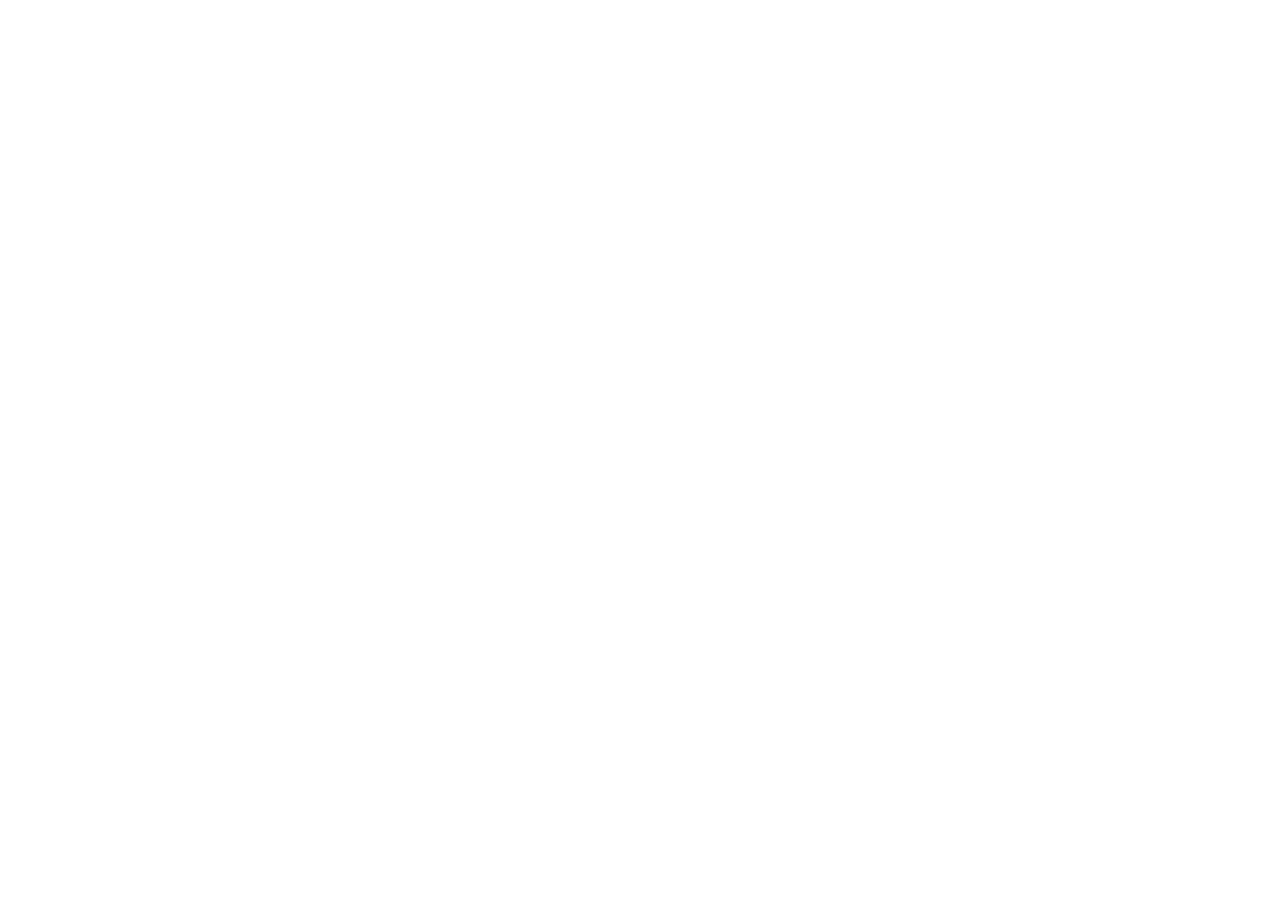
==== confeitaria.html @ 6c74c3ef "Estruturando página confeitaria" ====
<!DOCTYPE html>
<html lang="pt-br">
<head>
    <meta charset="UTF-8">
    <meta name="viewport" content="width=device-width, initial-scale=1.0">
    <title>Confeitaria - Pan Vibel</title>
</head>
<body>
    
</body>
</html>
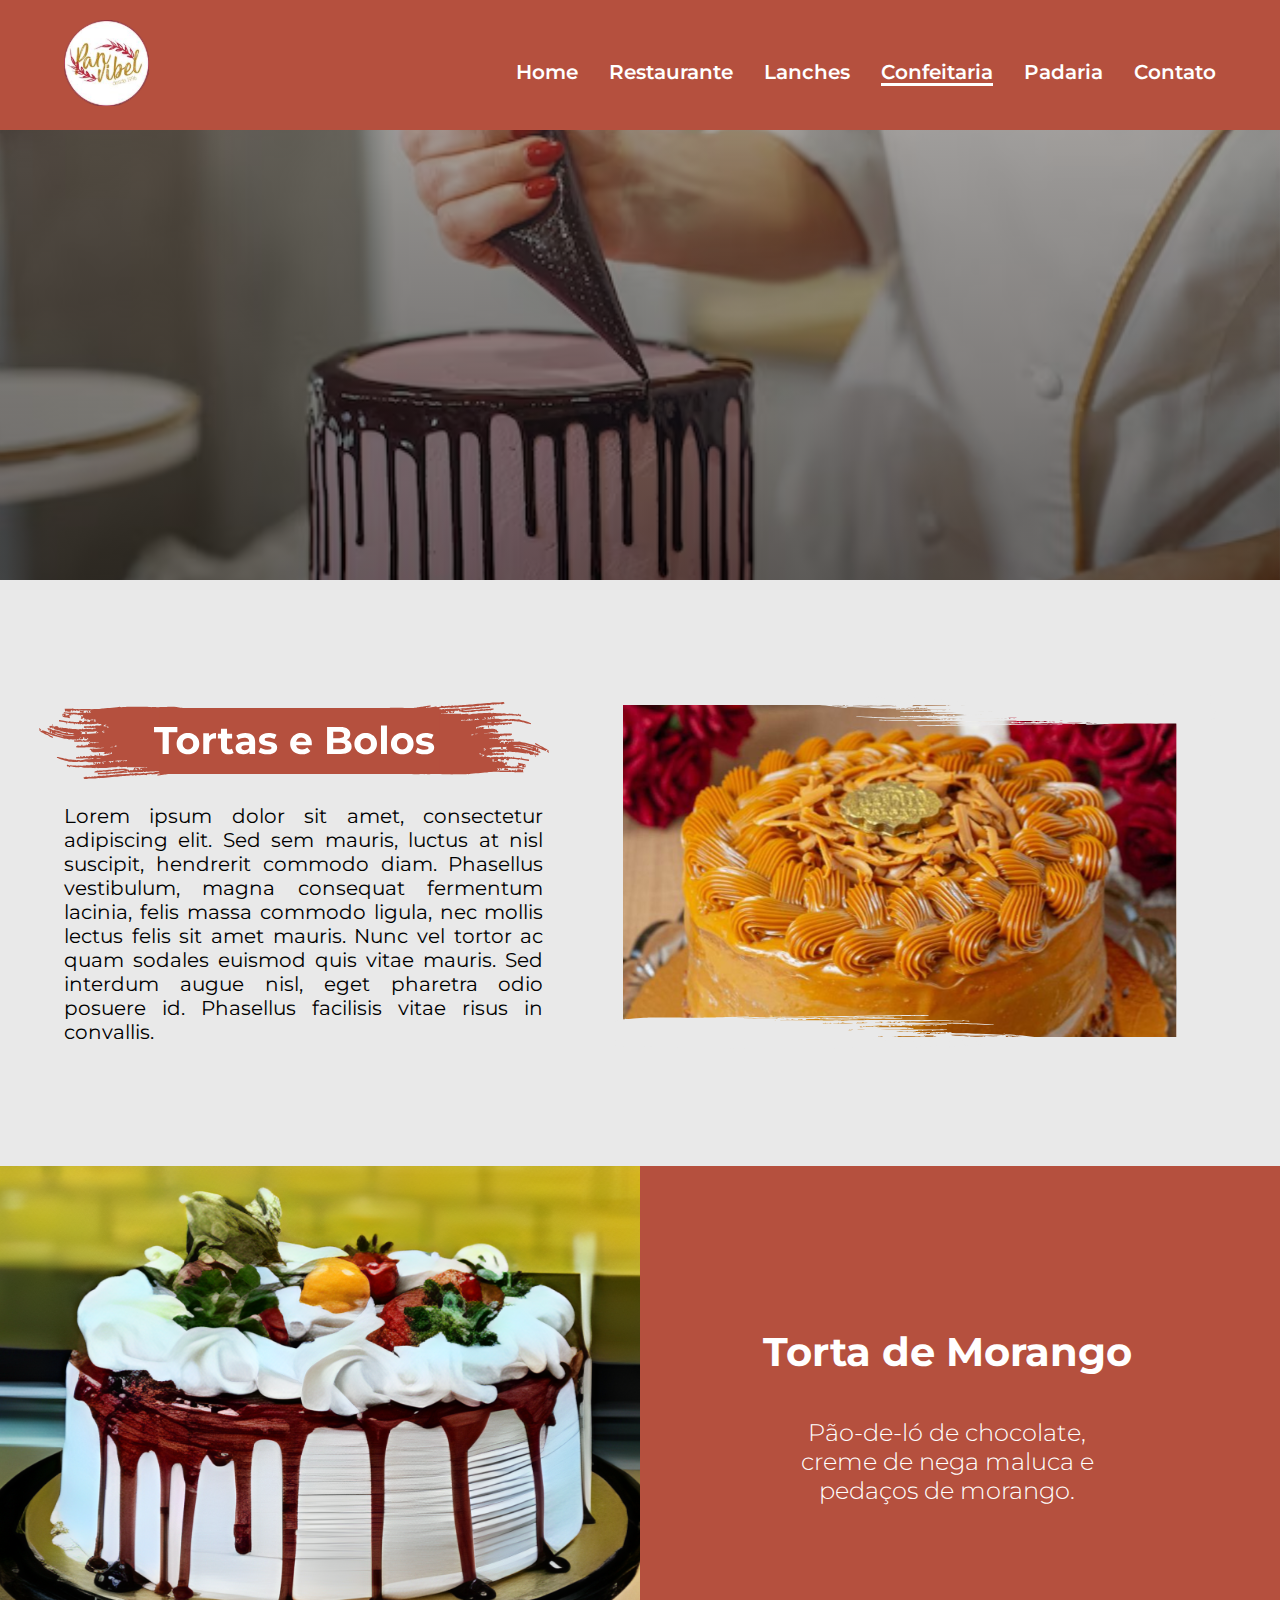
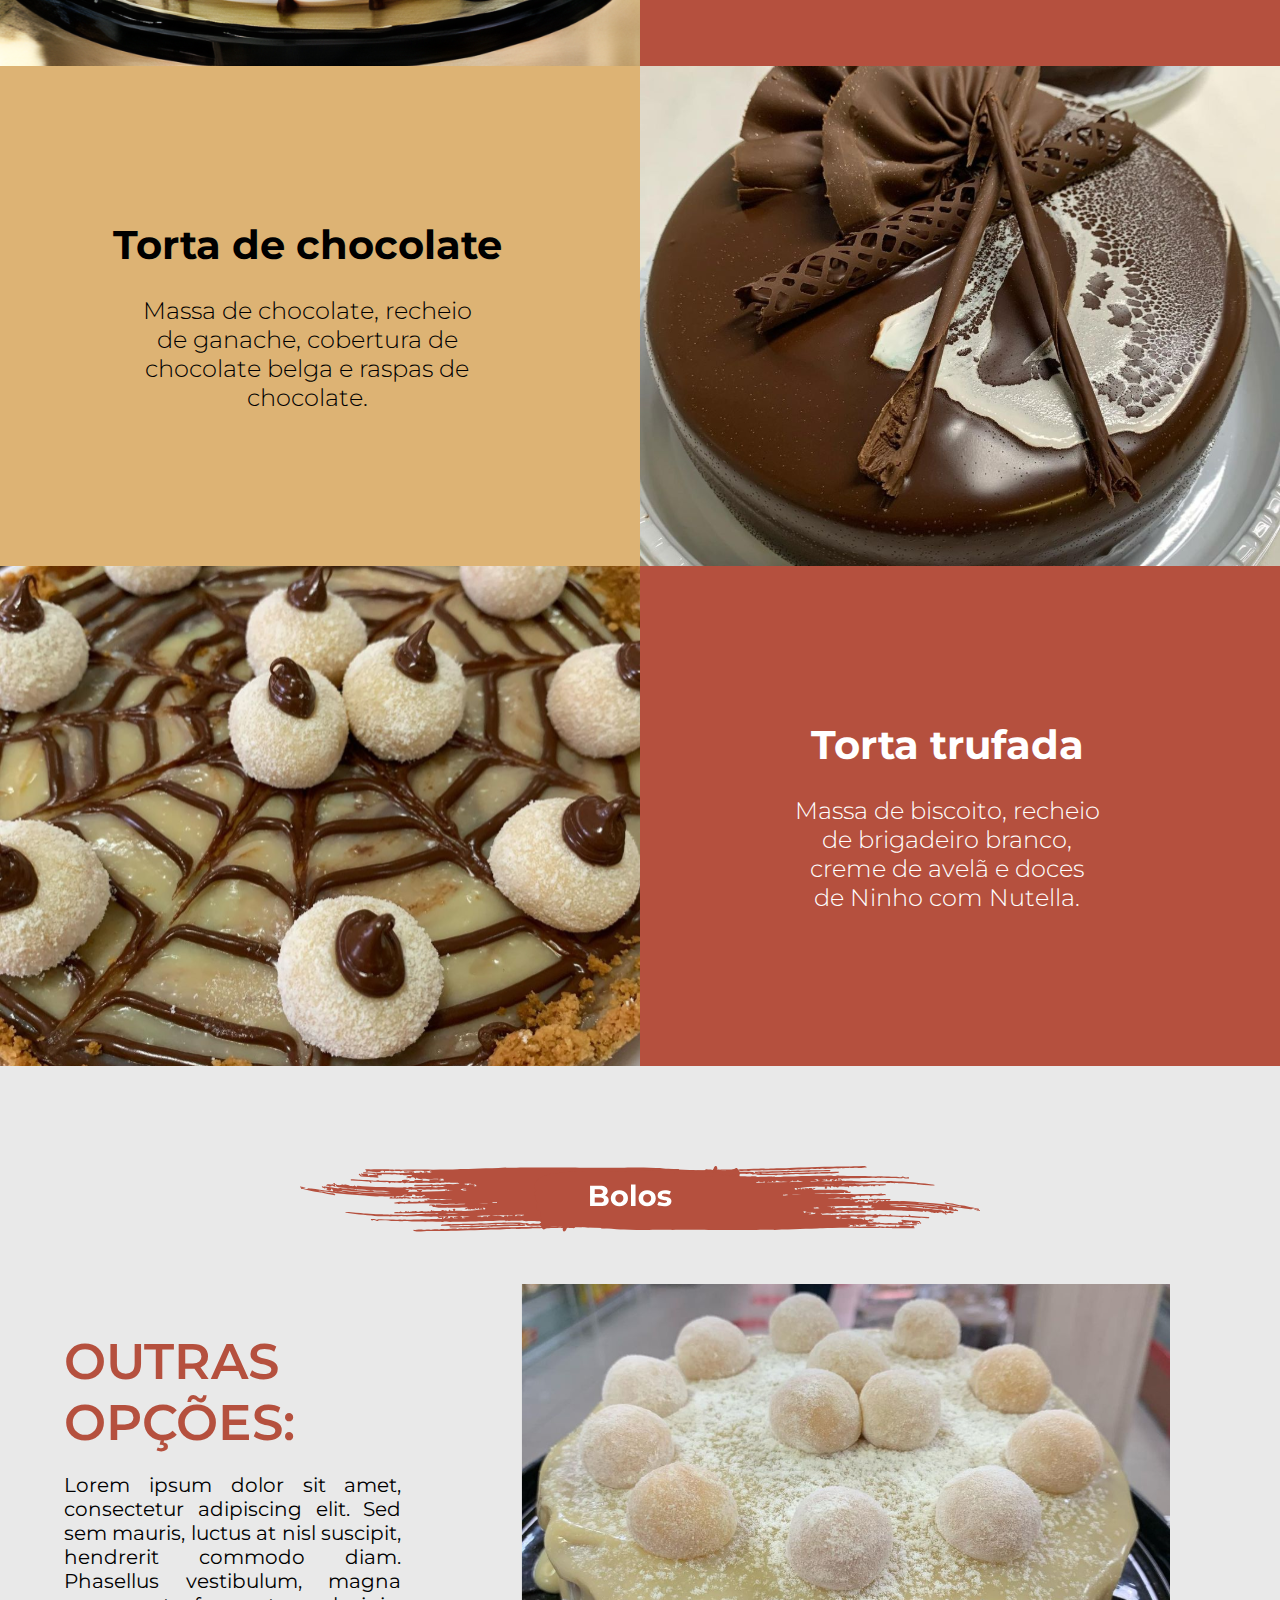
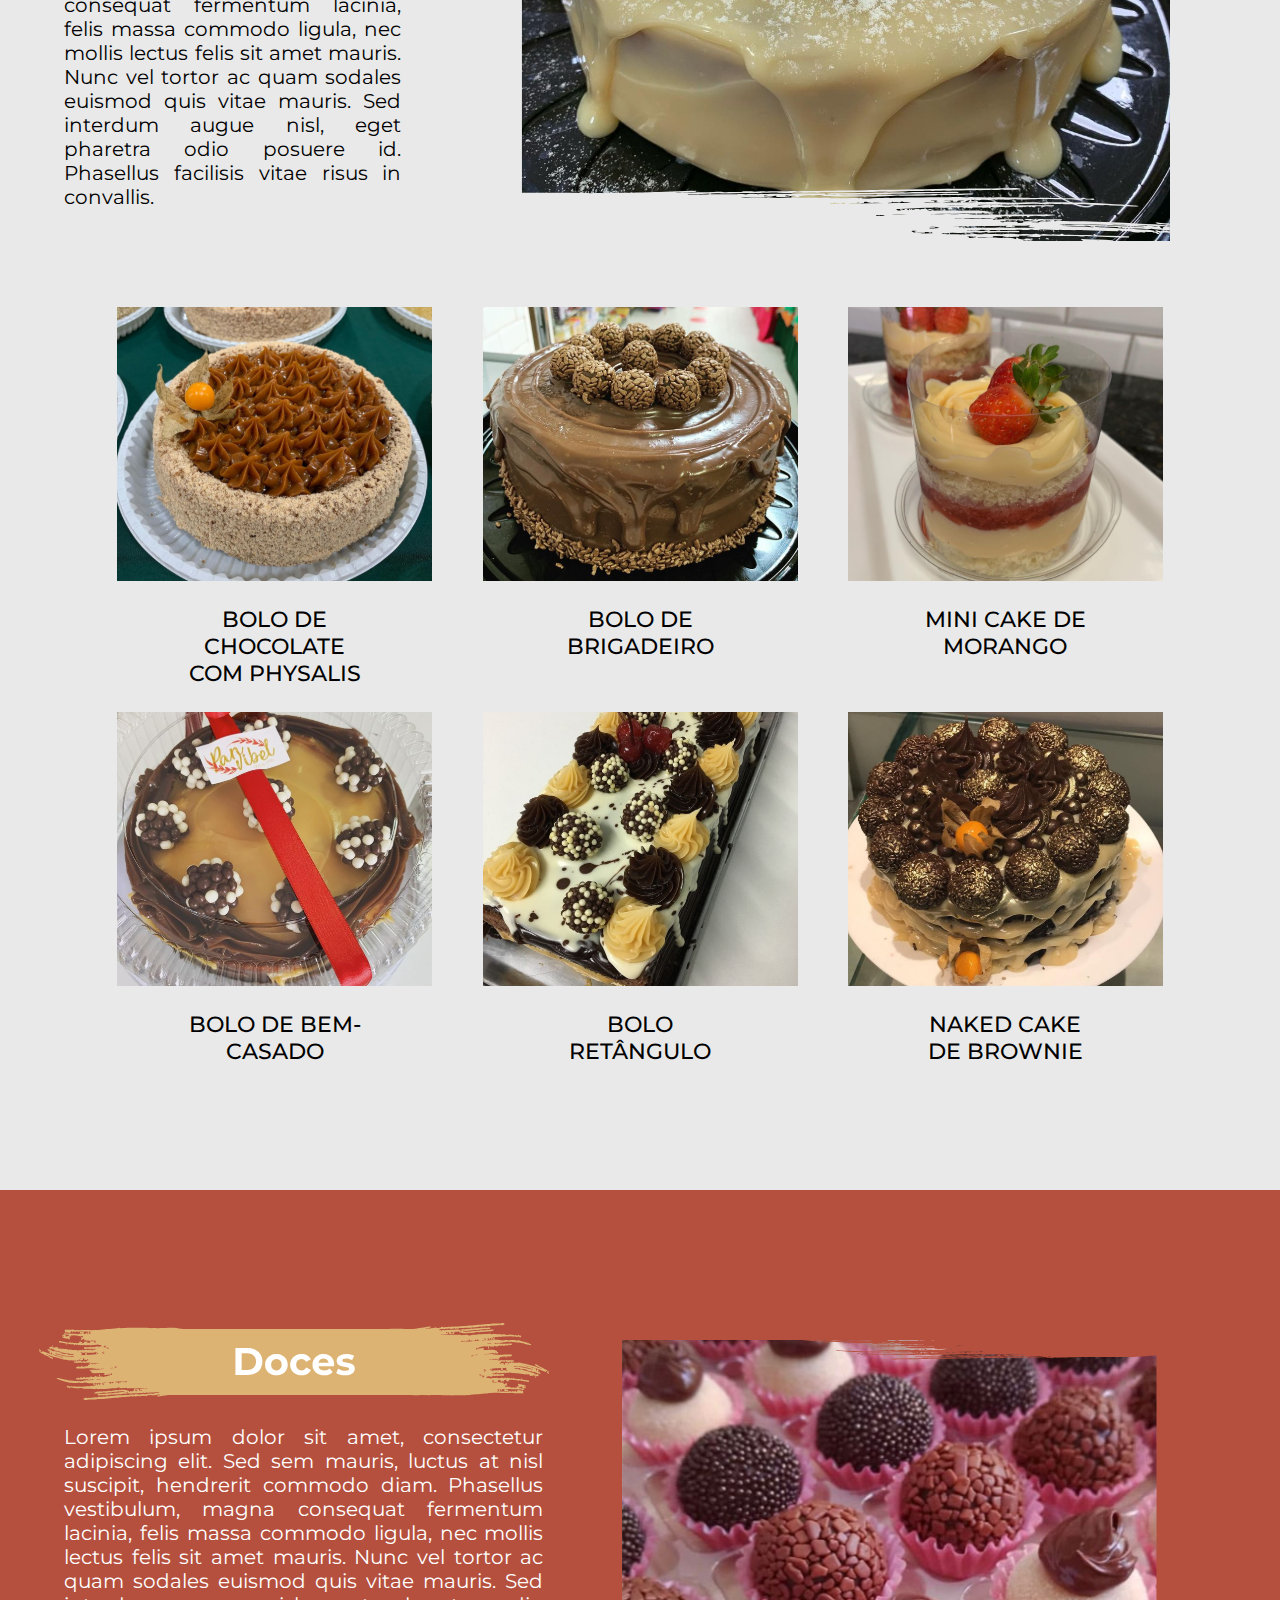
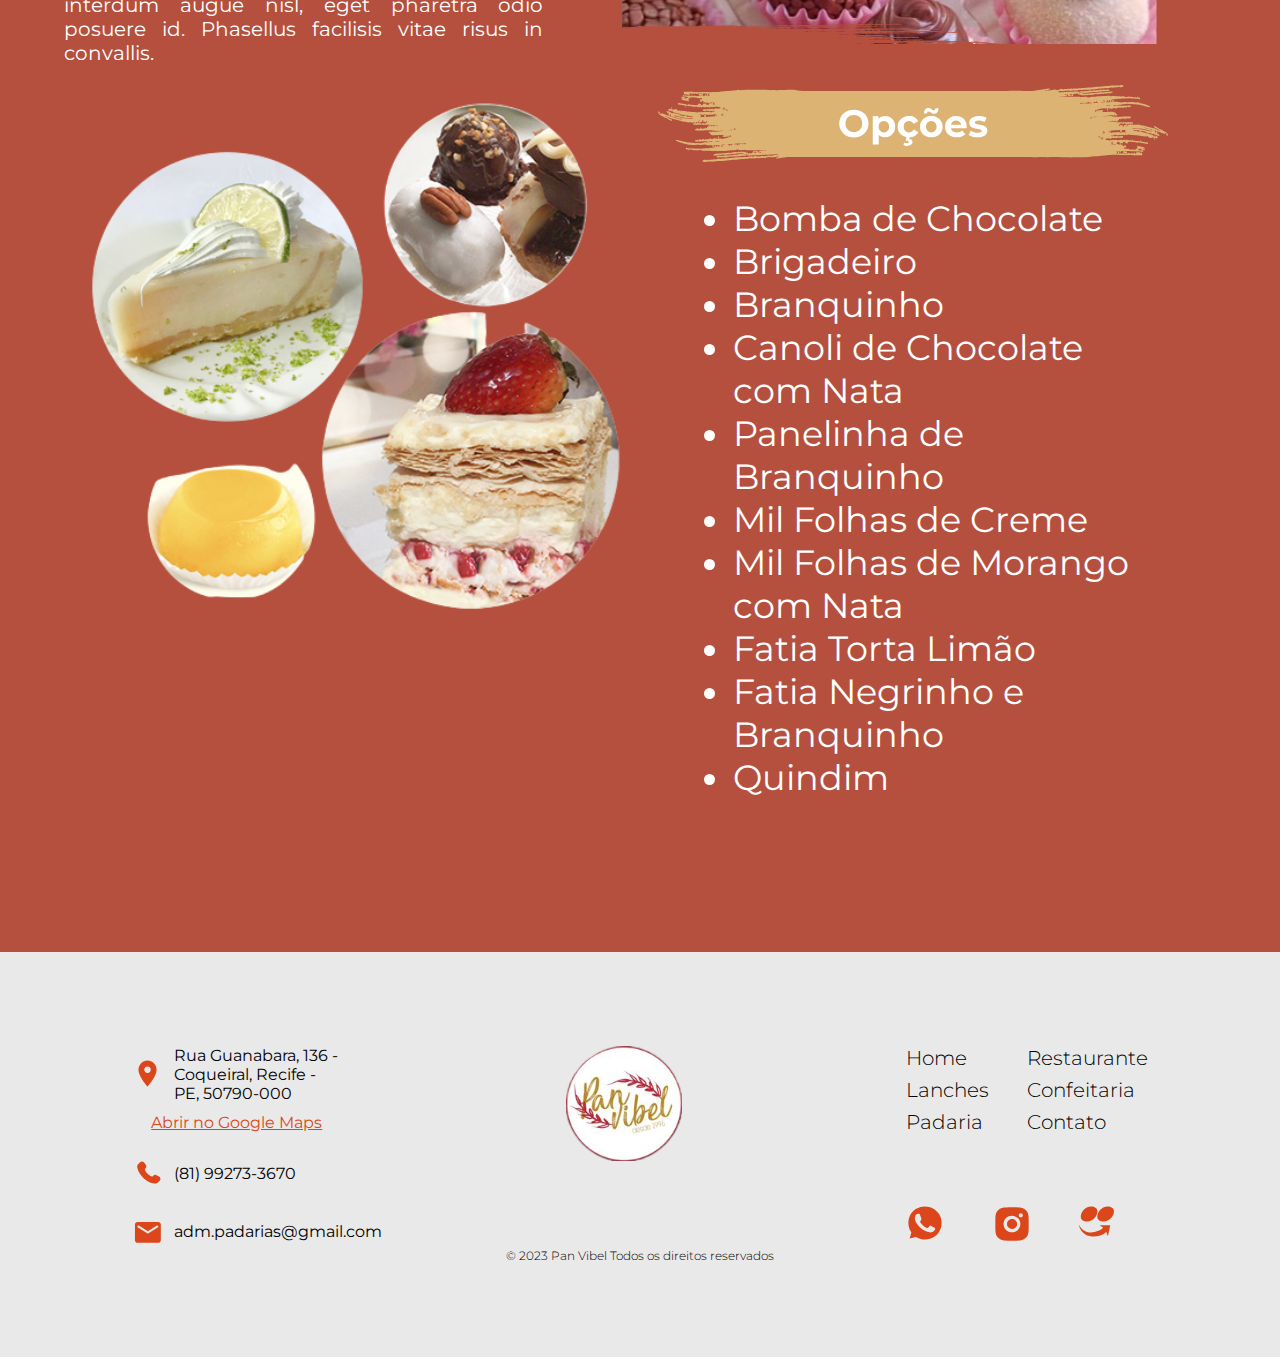
==== commit 87ee7262: "Juntando arquivos" ====
--- a/confeitaria.html
+++ b/confeitaria.html
@@ -1,11 +1,249 @@
 <!DOCTYPE html>
 <html lang="pt-br">
+
 <head>
     <meta charset="UTF-8">
     <meta name="viewport" content="width=device-width, initial-scale=1.0">
-    <title>Confeitaria - Pan Vibel</title>
+    <title>Pan Vibel | Confeitaria</title>
+    <link rel="stylesheet" href="estilos/confeitaria.css">
+    <link rel="shortcut icon" href="imagens/logo-img.svg" type="image/x-icon">
 </head>
+
 <body>
-    
+
+    <header>
+        <div class="container">
+            <div class="logo">
+                <img src="imagens/logo-img.svg" alt="Logo Pan Vibel">
+            </div>
+            <nav>
+                <li class="li-home"><a href="index.html">Home</a></li>
+                <li class="li-home"><a href="restaurante.html">Restaurante</a></li>
+                <li class="li-home"><a href="lanches.html">Lanches</a></li>
+                <li class="li-home"><a class="selected" href="">Confeitaria</a></li>
+                <li class="li-home"><a href="padaria.html">Padaria</a></li>
+                <li class="li-home"><a href="contato.html">Contato</a></li>
+            </nav>
+        </div>
+    </header>
+
+    <main>
+
+        <section class="banner">
+            <div class="fade"></div>
+            <div class="banner-img"></div>
+            <div class="clear"></div>
+        </section>
+
+        <section class="tortas-bolos">
+            <div class="container">
+                <div class="texto">
+                    <img class="tortas-bolos-titulo" src="imagens/tortas-bolos-titulo.svg" alt="Tortas e Bolos">
+                    <p>Lorem ipsum dolor sit amet, consectetur adipiscing elit. Sed sem mauris, luctus at nisl suscipit,
+                        hendrerit commodo diam. Phasellus vestibulum, magna consequat fermentum lacinia, felis massa
+                        commodo ligula, nec mollis lectus felis sit amet mauris. Nunc vel tortor ac quam sodales euismod
+                        quis vitae mauris. Sed interdum augue nisl, eget pharetra odio posuere id. Phasellus facilisis
+                        vitae risus in convallis.</p>
+                </div>
+                <div class="img-wrapper">
+                    <img src="imagens/tortas-bolos-img.svg" alt="Imagem de Bolo de Doce de Leite">
+                </div>
+            </div>
+        </section>
+
+        <section class="torta-morango">
+            <div class="img-wrapper">
+                <div class="img"></div>
+            </div>
+            <div class="texto">
+                <h1>Torta de Morango</h1>
+                <p>Pão-de-ló de chocolate, creme de nega maluca e pedaços de morango.</p>
+            </div>
+            <div class="clear"></div>
+        </section>
+
+        <section class="torta-chocolate">
+            <div class="texto">
+                <h1>Torta de chocolate</h1>
+                <p>Massa de chocolate, recheio de ganache, cobertura de chocolate belga e raspas de chocolate.</p>
+            </div>
+            <div class="img-wrapper">
+                <div class="img"></div>
+            </div>
+            <div class="clear"></div>
+        </section>
+
+        <section class="torta-trufada">
+            <div class="img-wrapper">
+                <div class="img"></div>
+            </div>
+            <div class="texto">
+                <h1>Torta trufada</h1>
+                <p>Massa de biscoito, recheio de brigadeiro branco, creme de avelã e doces de Ninho com Nutella.</p>
+            </div>
+            <div class="clear"></div>
+        </section>
+
+        <section class="bolos">
+            <img src="imagens/bolos-titulo.svg" alt="Bolos">
+            <div class="container">
+                <div class="texto">
+                    <h1>Outras opções:</h1>
+                    <p>Lorem ipsum dolor sit amet, consectetur adipiscing elit. Sed sem mauris, luctus at nisl suscipit,
+                        hendrerit commodo diam. Phasellus vestibulum, magna consequat fermentum lacinia, felis massa
+                        commodo ligula, nec mollis lectus felis sit amet mauris. Nunc vel tortor ac quam sodales euismod
+                        quis vitae mauris. Sed interdum augue nisl, eget pharetra odio posuere id. Phasellus facilisis
+                        vitae risus in convallis.</p>
+                </div>
+                <div class="img-wrapper">
+                    <img src="imagens/bolos-main-img.svg" alt="Imagem de Bolo de Leite Ninho">
+                </div>
+            </div>
+            <div class="outras-opcoes-bolos">
+                <div class="opcoes-linha">
+                    <div class="bolo-opcao">
+                        <img src="imagens/bolo-chocolate-physalis.svg" alt="Bolo de Chocolate com Physalis">
+                        <p>Bolo de Chocolate com Physalis</p>
+                    </div>
+
+                    <div class="bolo-opcao">
+                        <img src="imagens/bolo-brigadeiro.svg" alt="Bolo de Brigadeiro">
+                        <p>Bolo de Brigadeiro</p>
+                    </div>
+
+                    <div class="bolo-opcao">
+                        <img src="imagens/minicake-morango.svg" alt="Mini Cake de Morango">
+                        <p>Mini Cake de Morango</p>
+                    </div>
+                </div>
+
+                <div class="opcoes-linha">
+                    <div class="bolo-opcao">
+                        <img src="imagens/bolo-bem-casado.svg" alt="Bolo de Chocolate com Physalis">
+                        <p>Bolo de Bem-Casado</p>
+                    </div>
+
+                    <div class="bolo-opcao">
+                        <img src="imagens/bolo-retangulo.svg" alt="Bolo de Brigadeiro">
+                        <p>Bolo Retângulo</p>
+                    </div>
+
+                    <div class="bolo-opcao">
+                        <img src="imagens/naked-cake-brownie.svg" alt="Mini Cake de Morango">
+                        <p>Naked Cake de Brownie</p>
+                    </div>
+                </div>
+
+            </div>
+        </section>
+
+        <section class="doces">
+            <div class="container">
+                <div class="texto">
+                    <img class="titulo" src="imagens/doces-titulo.svg" alt="Doces">
+                    <p>Lorem ipsum dolor sit amet, consectetur adipiscing elit. Sed sem mauris, luctus at nisl suscipit,
+                        hendrerit commodo diam. Phasellus vestibulum, magna consequat fermentum lacinia, felis massa
+                        commodo ligula, nec mollis lectus felis sit amet mauris. Nunc vel tortor ac quam sodales euismod
+                        quis vitae mauris. Sed interdum augue nisl, eget pharetra odio posuere id. Phasellus facilisis
+                        vitae risus in convallis.</p>
+                </div>
+                <div class="img-wrapper">
+                    <img src="imagens/doces-main-img.svg" alt="Imagem de doces sortidos">
+                </div>
+            </div>
+
+            <div class="container">
+                <div class="img-wrapper">
+                    <img src="imagens/opcoes-main-img.svg" alt="Imagem de opções de doces">
+                </div>
+                <div class="texto">
+                    <img class="titulo" src="imagens/opcoes-titulo.svg" alt="Opções">
+                    <p>
+                        <ul>
+                            <li>
+                                Bomba de Chocolate
+                            </li>
+                            <li>
+                                Brigadeiro
+                            </li>
+                            <li>
+                                Branquinho
+                            </li>
+                            <li>
+                                Canoli de Chocolate com Nata
+                            </li>
+                            <li>
+                                Panelinha de Branquinho
+                            </li>
+                            <li>
+                                Mil Folhas de Creme
+                            </li>
+                            <li>
+                                Mil Folhas de Morango com Nata
+                            </li>
+                            <li>
+                                Fatia Torta Limão
+                            </li>
+                            <li>
+                                Fatia Negrinho e Branquinho
+                            </li>
+                            <li>
+                                Quindim
+                            </li>
+                        </ul>
+                    </p>
+                </div>
+            </div>
+        </section>
+    </main>
+    <footer>
+        <div class="footer-elements">
+            <div class="info">
+                <div class="endereco">
+                    <div class="elementos-wrapper">
+                        <img src="imagens/endereco-icon.svg" alt="Endereço">
+                        <p>Rua Guanabara, 136 - Coqueiral, Recife - PE, 50790-000</p>
+                    </div>
+                    <a href="https://www.google.com/maps/place/Pan+Vibel/@-8.0896861,-34.9675622,17z/data=!3m1!4b1!4m6!3m5!1s0x7ab1c3c652cc8bf:0x54402642f30afa6d!8m2!3d-8.0896861!4d-34.9649873!16s%2Fg%2F11bzwnrrnb?entry=ttu" target="_blank">Abrir no Google Maps</a>
+                </div>
+                <div class="telefone">
+                    <div class="elementos-wrapper">
+                        <img src="imagens/telefone-icon.svg" alt="Telefone">
+                        <p>(81) 99273-3670</p>
+                    </div>
+                </div>
+                <div class="email">
+                    <div class="elementos-wrapper">
+                        <img src="imagens/email-icon.svg" alt="E-mail">
+                        <p>adm.padarias@gmail.com</p>
+                    </div>
+                </div>
+            </div>
+            <img class="logo" src="imagens/logo-img.svg" alt="Logo Pan Vibel">
+            <div class="links">
+                <div class="sitemap">
+                    <nav>
+                        <ul>
+                            <li class="li-home"><a href="index.html">Home</a></li>
+                            <li class="li-home"><a href="lanches.html">Lanches</a></li>
+                            <li class="li-home"><a href="padaria.html">Padaria</a></li>
+                        </ul>
+                        <ul>
+                            <li class="li-home"><a href="restaurante.html">Restaurante</a></li>
+                            <li class="li-home"><a href="confeitaria.html">Confeitaria</a></li>
+                            <li class="li-home"><a href="contato.html">Contato</a></li>
+                        </ul>
+                    </nav>
+                </div>
+                <div class="redes-sociais">
+                    <a href="https://api.whatsapp.com/message/VFENI5D3UI7BP1?autoload=1&app_absent=0" target="_blank"><img src="imagens/whatsapp-icon.svg" alt="Whatsapp"></a>
+                    <a href="https://www.instagram.com/pan.vibel/" target="_blank"><img src="imagens/instagram-icon.svg" alt="Instagram"></a>
+                    <a href="https://www.ifood.com.br/delivery/recife-pe/pan-vibel-tejipio/889a6610-3b65-4484-afde-e3a00f4880a6?utm_medium=ReserveGoogle" target="_blank"><img src="imagens/ifood-icon.svg" alt="Ifood"></a>
+                </div>
+            </div>
+        </div>
+        <p class="copyright">&copy; 2023 Pan Vibel Todos os direitos reservados</p>
+    </footer>
 </body>
+
 </html>--- a/estilos/confeitaria.css
+++ b/estilos/confeitaria.css
@@ -0,0 +1,594 @@
+@import url('https://fonts.googleapis.com/css2?family=Inter:wght@100;200;300;400;500;600;700;800;900&display=swap');
+
+@import url('https://fonts.googleapis.com/css2?family=Montserrat:ital,wght@0,100;0,200;0,300;0,400;0,500;0,600;0,700;0,800;0,900;1,100;1,200;1,300;1,400;1,500;1,600;1,700;1,800;1,900&display=swap');
+
+* {
+    margin: 0;
+    padding: 0;
+    box-sizing: border-box;
+}
+
+.clear {
+    clear: both;
+}
+
+body {
+    font-family: 'Montserrat', sans-serif;
+}
+
+/* Cabeçalho */
+
+header {
+    width: 100%;
+    height: 130px;
+    background-color: #B5503E;
+    display: flex;
+}
+
+.container {
+    width: 90%;
+    margin: auto;
+    display: flex;
+    justify-content: space-between;
+    flex-direction: row;
+    padding: 10px 0;
+}
+
+header img {
+    width: 85.25px;
+    height: 85.25px;
+}
+
+
+nav {
+    padding-top: 40px;
+    display: flex;
+    justify-content: space-between;
+    width: 700px;
+}
+
+.li-home {
+    list-style: none;
+    font-size: 20px;
+    font-weight: 600;
+}
+
+.li-home a {
+    position: relative;
+    text-decoration: none;
+    color: #FFFFFF;
+}
+
+.li-home a:hover {
+    color: #FFFFFF;
+    transform: 0.5s ease-in-out;
+}
+
+.li-home a::after {
+    content: " ";
+    width: 0%;
+    height: 3px;
+    background-color: #FFFFFF;
+    position: absolute;
+    bottom: -2px;
+    left: 0;
+    transition: 0.5s ease-in-out;
+}
+
+.li-home a:hover::after {
+    width: 100%;
+}
+
+.li-home a.selected::after {
+    content: " ";
+    width: 100%;
+    height: 3px;
+    background-color: #FFFFFF;
+    position: absolute;
+    bottom: -2px;
+    left: 0;
+    transition: 0.5s ease-in-out;
+}
+
+/* Banner */
+
+.banner .fade {
+    float: left;
+    width: 100%;
+    height: 450px;
+    background: rgb(60,60,60);
+    background: linear-gradient(180deg, rgba(60,60,60,0.41228991596638653) 0%, rgba(0,0,0,0.5579481792717087) 100%);
+}
+
+.banner .banner-img {
+    width: 100%;
+    height: 450px;
+    background-image: url(../imagens/banner-cofeitaria.svg);
+    background-position: center;
+    background-repeat: no-repeat;
+    background-size: cover;
+}
+
+/* Seção Tortas e Bolos */
+
+.tortas-bolos {
+    width: 100%;
+    height: 586px;
+    background-color: #E9E9E9;
+    display: flex;
+    justify-content: space-between;
+    align-items: center;
+}
+
+.tortas-bolos .container {
+    width: 90%;
+    padding: 0px 2%;
+    display: flex;
+    justify-content: space-around;
+    flex-direction: row;
+    padding: 10px 0;
+    align-items: center;
+}
+
+.tortas-bolos .texto {
+    width: 600px;
+    padding: 0 2% 0 0 ;
+}
+
+.tortas-bolos .texto .tortas-bolos-titulo {
+    position: relative;
+    left: -25px;
+    width: 100%;
+    height: auto;
+    text-align: left;
+    padding: 0;
+}
+
+.tortas-bolos .texto p {
+    width: 94%;
+    text-align: justify;
+    margin-top: 20px;
+    font-weight: 400;
+    font-size: 125%;
+}
+
+.tortas-bolos .img-wrapper {
+    width: 700px;
+}
+
+.tortas-bolos img {
+    width: 100%;
+    padding: 0 0 0 2%;
+}
+
+/* Seção Torta de Morango */
+
+.torta-morango {
+    width: 100%;
+    display: flex;
+    justify-content: space-between;
+    align-items: center;
+    background-color: #B5503E;
+}
+
+
+.torta-morango .texto {
+    width: 50%;
+    height: 220px;
+    padding: 0 2% 0 0;
+    text-align: center;
+    color: #FFFFFF;
+    display: flex;
+    justify-content: space-around;
+    flex-direction: column;
+    align-items: center;
+}
+
+.torta-morango .texto h1 {
+    font-size: 250%;
+}
+
+.torta-morango .img {
+    width: 100%;
+    height: 500px;
+    background-image: url("../imagens/img-torta-morango.svg");
+    background-position: center;
+    background-repeat: no-repeat;
+    background-size: cover;
+}
+
+.torta-morango .img-wrapper {
+    width: 50%;
+    height: 500px;
+}
+
+.torta-morango img {
+    width: 100%;
+    height: 100%;
+    float: left;
+}
+
+.torta-morango p {
+    width: 50%;
+    font-size: 1.5em;
+    font-weight: 300;
+}
+
+/* Seção Torta de Chocolate */
+
+.torta-chocolate {
+    width: 100%;
+    display: flex;
+    justify-content: space-between;
+    align-items: center;
+    background-color: #DDB374;
+}
+
+.torta-chocolate .texto {
+    width: 50%;
+    height: 220px;
+    padding: 0 2% 0 0;
+    text-align: center;
+    color: #000;
+    display: flex;
+    justify-content: space-around;
+    flex-direction: column;
+    align-items: center;
+}
+
+.torta-chocolate .texto h1 {
+    font-size: 250%;
+}
+
+.torta-chocolate .img {
+    width: 100%;
+    height: 500px;
+    background-image: url("../imagens/img-torta-chocolate.svg");
+    background-position: center;
+    background-repeat: no-repeat;
+    background-size: cover;
+}
+
+.torta-chocolate .img-wrapper {
+    width: 50%;
+    height: 500px;
+}
+
+.torta-chocolate img {
+    width: 100%;
+    height: 100%;
+    float: right;
+}
+
+.torta-chocolate p {
+    width: 56%;
+    font-size: 1.5em;
+    font-weight: 300;
+}
+
+/* Seção de Torta Trufada */
+
+.torta-trufada {
+    width: 100%;
+    display: flex;
+    justify-content: space-between;
+    align-items: center;
+    background-color: #B5503E;
+}
+
+
+.torta-trufada .texto {
+    width: 50%;
+    height: 220px;
+    padding: 0 2% 0 0;
+    text-align: center;
+    color: #FFFFFF;
+    display: flex;
+    justify-content: space-around;
+    flex-direction: column;
+    align-items: center;
+}
+
+.torta-trufada .texto h1 {
+    font-size: 250%;
+}
+
+.torta-trufada .img {
+    width: 100%;
+    height: 500px;
+    background-image: url("../imagens/img-torta-trufada.svg");
+    background-position: center;
+    background-repeat: no-repeat;
+    background-size: cover;
+}
+
+.torta-trufada .img-wrapper {
+    width: 50%;
+    height: 500px;
+}
+
+.torta-trufada img {
+    width: 100%;
+    height: 100%;
+    float: left;
+}
+
+.torta-trufada p {
+    width: 50%;
+    font-size: 1.5em;
+    font-weight: 300;
+}
+
+/* Seção bolos */
+
+section.bolos {
+    display: flex;
+    justify-content: center;
+    flex-direction: column;
+    padding: 100px 0;
+    background-color: #E9E9E9;
+}
+
+
+section.bolos > img {
+    width: 65.45%;
+    padding: 0 6.15%;
+    margin: 0 auto;
+}
+
+section.bolos .container {
+    align-items: center;
+    padding: 52px 0;
+}
+
+section.bolos .texto {
+    width: 600px;
+    padding: 0 2% 0 0 ;
+}
+
+section.bolos .texto h1 {
+    width: 100%;
+    text-align: left;
+    font-weight: 600;
+    font-size: 313%;
+    color: #B5503E;
+    text-transform: uppercase;
+}
+
+section.bolos .texto p{
+    width: 94%;
+    text-align: justify;
+    margin-top: 20px;
+    font-weight: 400;
+    font-size: 125%;
+}
+
+section.bolos .outras-opcoes-bolos {
+    width: 100%;
+    padding: 0 7.20%;
+    display: flex;
+    justify-content: center;
+    flex-direction: column;
+}
+
+section.bolos .opcoes-linha {
+    width: 100%;
+    display: flex;
+    justify-content: space-between;
+    flex-direction: row;
+}
+
+section.bolos .bolo-opcao {
+    width: 50%;
+    display: flex;
+    flex-direction: column;
+    align-items: center;
+}
+
+section.bolos .bolo-opcao p {
+    text-transform: uppercase;
+    width: 50%;
+    padding: 25px 0;
+    font-size: 137.5%;
+    font-weight: 500;
+    text-align: center;
+}
+
+/* Seção doces */
+
+.doces {
+    width: 100%;
+    background-color: #B5503E;
+    display: flex;
+    flex-direction: column;
+    align-items: center;
+    padding: 123px 0;
+}
+
+.doces .container {
+    width: 90%;
+    padding: 0px 2%;
+    display: flex;
+    justify-content: space-around;
+    flex-direction: row;
+    padding: 10px 0;
+    align-items: center;
+}
+
+.doces .texto {
+    width: 600px;
+    padding: 0 2% 0 0 ;
+}
+
+.doces .texto .titulo {
+    position: relative;
+    left: -25px;
+    width: 100%;
+    height: auto;
+    text-align: left;
+    padding: 0;
+}
+
+.doces .texto p {
+    width: 94%;
+    text-align: justify;
+    margin-top: 20px;
+    font-weight: 400;
+    font-size: 125%;
+    color: #FFFFFF;
+}
+
+.doces .img-wrapper {
+    width: 700px;
+}
+
+.doces img {
+    width: 100%;
+    padding: 0 0 0 2%;
+}
+
+.doces .container:last-child {
+    width: 90%;
+    padding: 0px 2%;
+    display: flex;
+    justify-content: space-around;
+    flex-direction: row;
+    padding: 10px 0;
+    align-items: start;
+}
+.doces img:last-child {
+    padding-right: 50px;
+}
+
+.doces ul {
+    text-align: right;
+    width: 94%;
+    padding: 10px 0 0 50px;
+}
+
+
+.doces li {
+    font-weight: 400;
+    font-size: 218.75%;
+    color: #FFFFFF;
+    list-style-position: outside;
+    text-align: left;
+}
+
+/* Rodapé */
+
+footer {
+    width: 100%;
+    background-color: #E9E9E9;
+    padding: 94px 10.28%;
+}
+
+footer .footer-elements {
+    display: flex;
+    flex-direction: row;
+    justify-content: space-between;
+}
+
+footer .info {
+    display: flex;
+    flex-direction: column;
+    align-items: center;
+    width: 20.68%;
+}
+
+footer .endereco {
+    display: flex;
+    flex-direction: column;
+    padding-bottom: 26px;
+    width: 100%;
+}
+
+footer .endereco a {
+    padding-top: 10px;
+    font-size: 100%;
+    text-align: center;
+    color: #DB471B;
+}
+
+footer .endereco a:visited {
+    color: #DB471B;
+}
+
+footer .elementos-wrapper {
+    display: flex;
+    flex-direction: row;
+    justify-content: space-between;
+    align-items: center;
+    gap: 10px;
+}
+
+
+footer .elementos-wrapper p {
+    width: 252.52px;
+    font-size: 100%;
+}
+
+footer .telefone {
+    width: 100%;
+    padding-bottom: 26px;
+}
+
+footer .email {
+    width: 100%;
+}
+
+footer .logo {
+    width: 11.40%;
+    height: 11.40%;
+}
+
+
+footer .links {
+    width: 242.23px;
+    display: flex;
+    flex-direction: column;
+    justify-content: space-between;
+    align-items: left;
+}
+
+footer .links nav {
+    width: 242.23px;
+    padding: 0;
+    display: flex;
+    flex-direction: row;
+    justify-content: space-between;
+}
+
+footer .li-home {
+    padding-bottom: 8px;
+}
+
+
+footer .li-home a {
+    text-decoration: none;
+    color: #000;
+    font-weight: 300;
+}
+
+footer .li-home a:hover {
+    color: #000;
+}
+
+footer .li-home a::after {
+    display: none;
+}
+
+footer .redes-sociais {
+    width: 208px;
+    display: flex;
+    flex-direction: row;
+    justify-content: space-between;
+}
+
+
+footer .copyright {
+    font-size: 75%;
+    font-weight: 300;
+    color: #000;
+    text-align: center;
+}